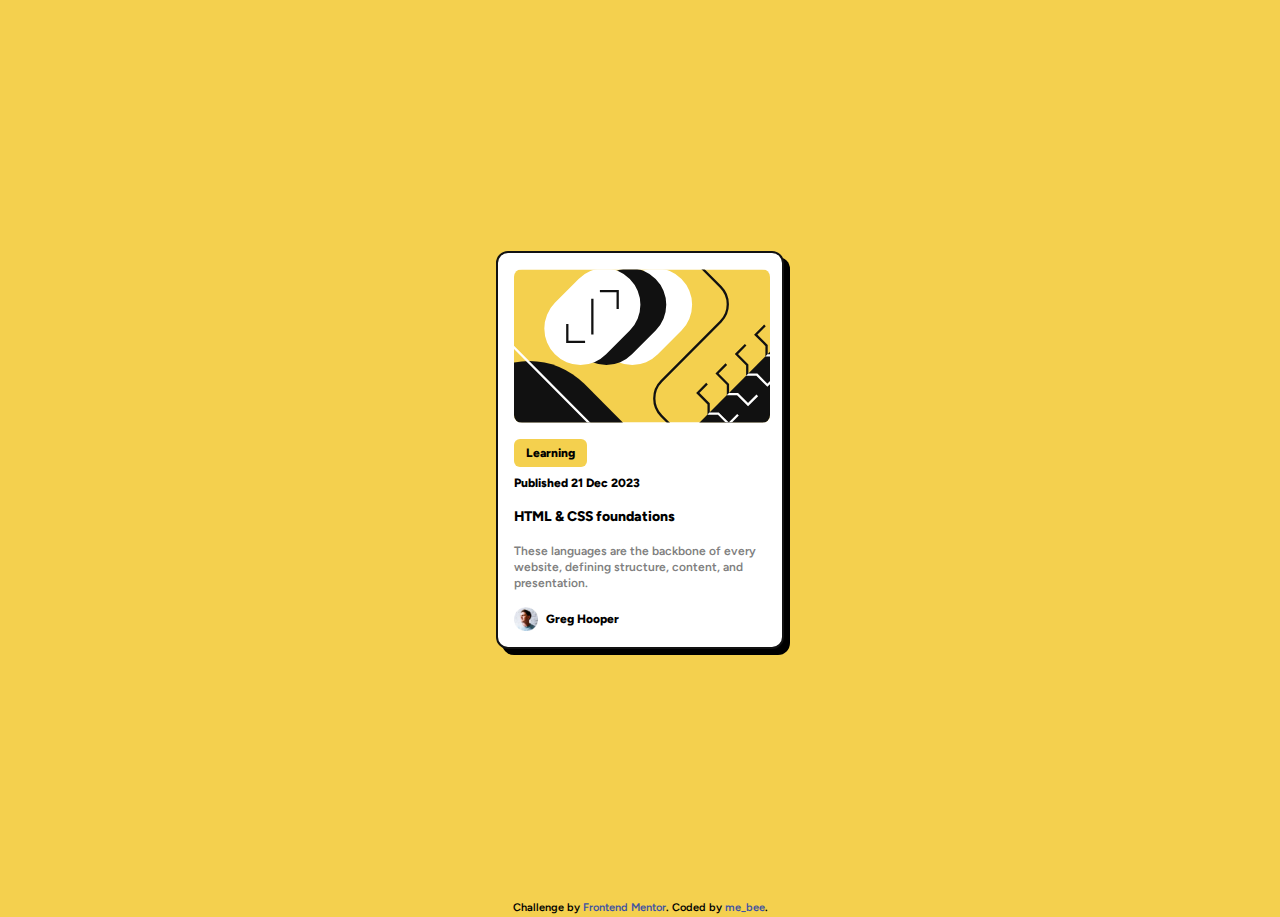
==== blog-preview-card-main/index.html @ c6a93f0f "blog preview card commits" ====
<!DOCTYPE html>
<html lang="en">
<head>
  <meta charset="UTF-8">
  <meta name="viewport" content="width=device-width, initial-scale=1.0"> <!-- displays site properly based on user's device -->

  <link rel="icon" type="image/png" sizes="32x32" href="./assets/images/favicon-32x32.png">
  <link href="./output.css" rel="stylesheet">
  <title>Frontend Mentor | Blog preview card</title>

  <!-- Feel free to remove these styles or customise in your own stylesheet 👍 -->
  <style>
    .attribution { font-size: 11px; text-align: center; }
    .attribution a { color: hsl(228, 45%, 44%); }
  </style>
</head>
<body class="bg-yellow w-screen h-screen font-custom">
  <main class="w-full h-full flex justify-center items-center">
    <div id="card" class="flex flex-col items-start rounded-xl border-2 
    shadow-custom border-black md:max-w-72 max-w-64 p-4
    bg-white space-y-4 ">
      <div class="md:w-64 md:h-42 h-44-1">
        <img class=" w-full h-full object-cover rounded-lg" src="./assets/images/illustration-article.svg" alt="">
      </div>
      
      <div class="flex flex-col space-y-2 items-start">
        <h2 class="font-custom bg-yellow rounded-md py-1.5 px-3 font-extrabold
        text-xs">
          Learning</h2>
        <h2 class="text-xs font-custom font-bold">Published 21 Dec 2023</h2>
      </div>
      <h1 id="title" class="cursor-pointer hover:text-yellow font-extrabold font-custom text-sm">HTML & CSS foundations</h1>
      <p class="text-grey text-xs">These languages are the backbone of every website, defining structure, content, and presentation.</p>
      <div class="flex items-center space-x-2">
        <img class="w-6 h-6" src="./assets/images/image-avatar.webp" alt="">
        <h3 class="text-xs font-custom font-extrabold">Greg Hooper</h3>
      </div>
    </div>
  </main>
  
  
  <footer>
    <div class="attribution">
      Challenge by <a href="https://www.frontendmentor.io?ref=challenge" target="_blank">Frontend Mentor</a>. 
      Coded by <a href="#">me_bee</a>.
    </div>
  </footer>
  <script>
    const card = document.getElementById('card');
    const title = document.getElementById('title');

title.addEventListener('click', function() {
  card.classList.remove('shadow-custom');
  card.classList.add('shadow-custom-hover');
});

title.addEventListener('mouseleave', function() {
  card.classList.remove('shadow-custom-hover');
  card.classList.add('shadow-custom');
});
  </script>
</body>
</html>
---- blog-preview-card-main/output.css ----
/*
! tailwindcss v3.4.1 | MIT License | https://tailwindcss.com
*/

/*
1. Prevent padding and border from affecting element width. (https://github.com/mozdevs/cssremedy/issues/4)
2. Allow adding a border to an element by just adding a border-width. (https://github.com/tailwindcss/tailwindcss/pull/116)
*/

*,
::before,
::after {
  box-sizing: border-box;
  /* 1 */
  border-width: 0;
  /* 2 */
  border-style: solid;
  /* 2 */
  border-color: #e5e7eb;
  /* 2 */
}

::before,
::after {
  --tw-content: '';
}

/*
1. Use a consistent sensible line-height in all browsers.
2. Prevent adjustments of font size after orientation changes in iOS.
3. Use a more readable tab size.
4. Use the user's configured `sans` font-family by default.
5. Use the user's configured `sans` font-feature-settings by default.
6. Use the user's configured `sans` font-variation-settings by default.
7. Disable tap highlights on iOS
*/

html,
:host {
  line-height: 1.5;
  /* 1 */
  -webkit-text-size-adjust: 100%;
  /* 2 */
  -moz-tab-size: 4;
  /* 3 */
  -o-tab-size: 4;
     tab-size: 4;
  /* 3 */
  font-family: ui-sans-serif, system-ui, sans-serif, "Apple Color Emoji", "Segoe UI Emoji", "Segoe UI Symbol", "Noto Color Emoji";
  /* 4 */
  font-feature-settings: normal;
  /* 5 */
  font-variation-settings: normal;
  /* 6 */
  -webkit-tap-highlight-color: transparent;
  /* 7 */
}

/*
1. Remove the margin in all browsers.
2. Inherit line-height from `html` so users can set them as a class directly on the `html` element.
*/

body {
  margin: 0;
  /* 1 */
  line-height: inherit;
  /* 2 */
}

/*
1. Add the correct height in Firefox.
2. Correct the inheritance of border color in Firefox. (https://bugzilla.mozilla.org/show_bug.cgi?id=190655)
3. Ensure horizontal rules are visible by default.
*/

hr {
  height: 0;
  /* 1 */
  color: inherit;
  /* 2 */
  border-top-width: 1px;
  /* 3 */
}

/*
Add the correct text decoration in Chrome, Edge, and Safari.
*/

abbr:where([title]) {
  -webkit-text-decoration: underline dotted;
          text-decoration: underline dotted;
}

/*
Remove the default font size and weight for headings.
*/

h1,
h2,
h3,
h4,
h5,
h6 {
  font-size: inherit;
  font-weight: inherit;
}

/*
Reset links to optimize for opt-in styling instead of opt-out.
*/

a {
  color: inherit;
  text-decoration: inherit;
}

/*
Add the correct font weight in Edge and Safari.
*/

b,
strong {
  font-weight: bolder;
}

/*
1. Use the user's configured `mono` font-family by default.
2. Use the user's configured `mono` font-feature-settings by default.
3. Use the user's configured `mono` font-variation-settings by default.
4. Correct the odd `em` font sizing in all browsers.
*/

code,
kbd,
samp,
pre {
  font-family: ui-monospace, SFMono-Regular, Menlo, Monaco, Consolas, "Liberation Mono", "Courier New", monospace;
  /* 1 */
  font-feature-settings: normal;
  /* 2 */
  font-variation-settings: normal;
  /* 3 */
  font-size: 1em;
  /* 4 */
}

/*
Add the correct font size in all browsers.
*/

small {
  font-size: 80%;
}

/*
Prevent `sub` and `sup` elements from affecting the line height in all browsers.
*/

sub,
sup {
  font-size: 75%;
  line-height: 0;
  position: relative;
  vertical-align: baseline;
}

sub {
  bottom: -0.25em;
}

sup {
  top: -0.5em;
}

/*
1. Remove text indentation from table contents in Chrome and Safari. (https://bugs.chromium.org/p/chromium/issues/detail?id=999088, https://bugs.webkit.org/show_bug.cgi?id=201297)
2. Correct table border color inheritance in all Chrome and Safari. (https://bugs.chromium.org/p/chromium/issues/detail?id=935729, https://bugs.webkit.org/show_bug.cgi?id=195016)
3. Remove gaps between table borders by default.
*/

table {
  text-indent: 0;
  /* 1 */
  border-color: inherit;
  /* 2 */
  border-collapse: collapse;
  /* 3 */
}

/*
1. Change the font styles in all browsers.
2. Remove the margin in Firefox and Safari.
3. Remove default padding in all browsers.
*/

button,
input,
optgroup,
select,
textarea {
  font-family: inherit;
  /* 1 */
  font-feature-settings: inherit;
  /* 1 */
  font-variation-settings: inherit;
  /* 1 */
  font-size: 100%;
  /* 1 */
  font-weight: inherit;
  /* 1 */
  line-height: inherit;
  /* 1 */
  color: inherit;
  /* 1 */
  margin: 0;
  /* 2 */
  padding: 0;
  /* 3 */
}

/*
Remove the inheritance of text transform in Edge and Firefox.
*/

button,
select {
  text-transform: none;
}

/*
1. Correct the inability to style clickable types in iOS and Safari.
2. Remove default button styles.
*/

button,
[type='button'],
[type='reset'],
[type='submit'] {
  -webkit-appearance: button;
  /* 1 */
  background-color: transparent;
  /* 2 */
  background-image: none;
  /* 2 */
}

/*
Use the modern Firefox focus style for all focusable elements.
*/

:-moz-focusring {
  outline: auto;
}

/*
Remove the additional `:invalid` styles in Firefox. (https://github.com/mozilla/gecko-dev/blob/2f9eacd9d3d995c937b4251a5557d95d494c9be1/layout/style/res/forms.css#L728-L737)
*/

:-moz-ui-invalid {
  box-shadow: none;
}

/*
Add the correct vertical alignment in Chrome and Firefox.
*/

progress {
  vertical-align: baseline;
}

/*
Correct the cursor style of increment and decrement buttons in Safari.
*/

::-webkit-inner-spin-button,
::-webkit-outer-spin-button {
  height: auto;
}

/*
1. Correct the odd appearance in Chrome and Safari.
2. Correct the outline style in Safari.
*/

[type='search'] {
  -webkit-appearance: textfield;
  /* 1 */
  outline-offset: -2px;
  /* 2 */
}

/*
Remove the inner padding in Chrome and Safari on macOS.
*/

::-webkit-search-decoration {
  -webkit-appearance: none;
}

/*
1. Correct the inability to style clickable types in iOS and Safari.
2. Change font properties to `inherit` in Safari.
*/

::-webkit-file-upload-button {
  -webkit-appearance: button;
  /* 1 */
  font: inherit;
  /* 2 */
}

/*
Add the correct display in Chrome and Safari.
*/

summary {
  display: list-item;
}

/*
Removes the default spacing and border for appropriate elements.
*/

blockquote,
dl,
dd,
h1,
h2,
h3,
h4,
h5,
h6,
hr,
figure,
p,
pre {
  margin: 0;
}

fieldset {
  margin: 0;
  padding: 0;
}

legend {
  padding: 0;
}

ol,
ul,
menu {
  list-style: none;
  margin: 0;
  padding: 0;
}

/*
Reset default styling for dialogs.
*/

dialog {
  padding: 0;
}

/*
Prevent resizing textareas horizontally by default.
*/

textarea {
  resize: vertical;
}

/*
1. Reset the default placeholder opacity in Firefox. (https://github.com/tailwindlabs/tailwindcss/issues/3300)
2. Set the default placeholder color to the user's configured gray 400 color.
*/

input::-moz-placeholder, textarea::-moz-placeholder {
  opacity: 1;
  /* 1 */
  color: #9ca3af;
  /* 2 */
}

input::placeholder,
textarea::placeholder {
  opacity: 1;
  /* 1 */
  color: #9ca3af;
  /* 2 */
}

/*
Set the default cursor for buttons.
*/

button,
[role="button"] {
  cursor: pointer;
}

/*
Make sure disabled buttons don't get the pointer cursor.
*/

:disabled {
  cursor: default;
}

/*
1. Make replaced elements `display: block` by default. (https://github.com/mozdevs/cssremedy/issues/14)
2. Add `vertical-align: middle` to align replaced elements more sensibly by default. (https://github.com/jensimmons/cssremedy/issues/14#issuecomment-634934210)
   This can trigger a poorly considered lint error in some tools but is included by design.
*/

img,
svg,
video,
canvas,
audio,
iframe,
embed,
object {
  display: block;
  /* 1 */
  vertical-align: middle;
  /* 2 */
}

/*
Constrain images and videos to the parent width and preserve their intrinsic aspect ratio. (https://github.com/mozdevs/cssremedy/issues/14)
*/

img,
video {
  max-width: 100%;
  height: auto;
}

/* Make elements with the HTML hidden attribute stay hidden by default */

[hidden] {
  display: none;
}

*, ::before, ::after {
  --tw-border-spacing-x: 0;
  --tw-border-spacing-y: 0;
  --tw-translate-x: 0;
  --tw-translate-y: 0;
  --tw-rotate: 0;
  --tw-skew-x: 0;
  --tw-skew-y: 0;
  --tw-scale-x: 1;
  --tw-scale-y: 1;
  --tw-pan-x:  ;
  --tw-pan-y:  ;
  --tw-pinch-zoom:  ;
  --tw-scroll-snap-strictness: proximity;
  --tw-gradient-from-position:  ;
  --tw-gradient-via-position:  ;
  --tw-gradient-to-position:  ;
  --tw-ordinal:  ;
  --tw-slashed-zero:  ;
  --tw-numeric-figure:  ;
  --tw-numeric-spacing:  ;
  --tw-numeric-fraction:  ;
  --tw-ring-inset:  ;
  --tw-ring-offset-width: 0px;
  --tw-ring-offset-color: #fff;
  --tw-ring-color: rgb(59 130 246 / 0.5);
  --tw-ring-offset-shadow: 0 0 #0000;
  --tw-ring-shadow: 0 0 #0000;
  --tw-shadow: 0 0 #0000;
  --tw-shadow-colored: 0 0 #0000;
  --tw-blur:  ;
  --tw-brightness:  ;
  --tw-contrast:  ;
  --tw-grayscale:  ;
  --tw-hue-rotate:  ;
  --tw-invert:  ;
  --tw-saturate:  ;
  --tw-sepia:  ;
  --tw-drop-shadow:  ;
  --tw-backdrop-blur:  ;
  --tw-backdrop-brightness:  ;
  --tw-backdrop-contrast:  ;
  --tw-backdrop-grayscale:  ;
  --tw-backdrop-hue-rotate:  ;
  --tw-backdrop-invert:  ;
  --tw-backdrop-opacity:  ;
  --tw-backdrop-saturate:  ;
  --tw-backdrop-sepia:  ;
}

::backdrop {
  --tw-border-spacing-x: 0;
  --tw-border-spacing-y: 0;
  --tw-translate-x: 0;
  --tw-translate-y: 0;
  --tw-rotate: 0;
  --tw-skew-x: 0;
  --tw-skew-y: 0;
  --tw-scale-x: 1;
  --tw-scale-y: 1;
  --tw-pan-x:  ;
  --tw-pan-y:  ;
  --tw-pinch-zoom:  ;
  --tw-scroll-snap-strictness: proximity;
  --tw-gradient-from-position:  ;
  --tw-gradient-via-position:  ;
  --tw-gradient-to-position:  ;
  --tw-ordinal:  ;
  --tw-slashed-zero:  ;
  --tw-numeric-figure:  ;
  --tw-numeric-spacing:  ;
  --tw-numeric-fraction:  ;
  --tw-ring-inset:  ;
  --tw-ring-offset-width: 0px;
  --tw-ring-offset-color: #fff;
  --tw-ring-color: rgb(59 130 246 / 0.5);
  --tw-ring-offset-shadow: 0 0 #0000;
  --tw-ring-shadow: 0 0 #0000;
  --tw-shadow: 0 0 #0000;
  --tw-shadow-colored: 0 0 #0000;
  --tw-blur:  ;
  --tw-brightness:  ;
  --tw-contrast:  ;
  --tw-grayscale:  ;
  --tw-hue-rotate:  ;
  --tw-invert:  ;
  --tw-saturate:  ;
  --tw-sepia:  ;
  --tw-drop-shadow:  ;
  --tw-backdrop-blur:  ;
  --tw-backdrop-brightness:  ;
  --tw-backdrop-contrast:  ;
  --tw-backdrop-grayscale:  ;
  --tw-backdrop-hue-rotate:  ;
  --tw-backdrop-invert:  ;
  --tw-backdrop-opacity:  ;
  --tw-backdrop-saturate:  ;
  --tw-backdrop-sepia:  ;
}

.flex {
  display: flex;
}

.h-6 {
  height: 1.5rem;
}

.h-full {
  height: 100%;
}

.h-screen {
  height: 100vh;
}

.w-6 {
  width: 1.5rem;
}

.w-full {
  width: 100%;
}

.w-screen {
  width: 100vw;
}

.max-w-64 {
  max-width: 16rem;
}

.cursor-pointer {
  cursor: pointer;
}

.flex-col {
  flex-direction: column;
}

.items-start {
  align-items: flex-start;
}

.items-center {
  align-items: center;
}

.justify-center {
  justify-content: center;
}

.space-x-2 > :not([hidden]) ~ :not([hidden]) {
  --tw-space-x-reverse: 0;
  margin-right: calc(0.5rem * var(--tw-space-x-reverse));
  margin-left: calc(0.5rem * calc(1 - var(--tw-space-x-reverse)));
}

.space-y-2 > :not([hidden]) ~ :not([hidden]) {
  --tw-space-y-reverse: 0;
  margin-top: calc(0.5rem * calc(1 - var(--tw-space-y-reverse)));
  margin-bottom: calc(0.5rem * var(--tw-space-y-reverse));
}

.space-y-4 > :not([hidden]) ~ :not([hidden]) {
  --tw-space-y-reverse: 0;
  margin-top: calc(1rem * calc(1 - var(--tw-space-y-reverse)));
  margin-bottom: calc(1rem * var(--tw-space-y-reverse));
}

.rounded-lg {
  border-radius: 0.5rem;
}

.rounded-md {
  border-radius: 0.375rem;
}

.rounded-xl {
  border-radius: 0.75rem;
}

.border-2 {
  border-width: 2px;
}

.border-black {
  --tw-border-opacity: 1;
  border-color: hsl(0 0% 7% / var(--tw-border-opacity));
}

.bg-white {
  --tw-bg-opacity: 1;
  background-color: hsl(0 0% 100% / var(--tw-bg-opacity));
}

.bg-yellow {
  --tw-bg-opacity: 1;
  background-color: hsl(47 88% 63% / var(--tw-bg-opacity));
}

.object-cover {
  -o-object-fit: cover;
     object-fit: cover;
}

.p-4 {
  padding: 1rem;
}

.px-3 {
  padding-left: 0.75rem;
  padding-right: 0.75rem;
}

.py-1 {
  padding-top: 0.25rem;
  padding-bottom: 0.25rem;
}

.py-1\.5 {
  padding-top: 0.375rem;
  padding-bottom: 0.375rem;
}

.font-custom {
  font-family: Figtree, sans-serif;
}

.text-sm {
  font-size: 0.875rem;
  line-height: 1.25rem;
}

.text-xs {
  font-size: 0.75rem;
  line-height: 1rem;
}

.font-bold {
  font-weight: 700;
}

.font-extrabold {
  font-weight: 800;
}

.text-grey {
  --tw-text-opacity: 1;
  color: hsl(0 0% 50% / var(--tw-text-opacity));
}

.shadow-custom {
  --tw-shadow: 6px 6px rgba(0, 0, 0, 1);
  --tw-shadow-colored: 6px 6px var(--tw-shadow-color);
  box-shadow: var(--tw-ring-offset-shadow, 0 0 #0000), var(--tw-ring-shadow, 0 0 #0000), var(--tw-shadow);
}

.shadow-custom-hover {
  --tw-shadow: 12px 12px rgba(0, 0, 0, 1);
  --tw-shadow-colored: 12px 12px var(--tw-shadow-color);
  box-shadow: var(--tw-ring-offset-shadow, 0 0 #0000), var(--tw-ring-shadow, 0 0 #0000), var(--tw-shadow);
}

@font-face {
  font-family: "Figtree";

  src: url(./assets/fonts/static/Figtree-SemiBold.ttf);

  font-weight: 600;
}

@font-face {
  font-family: "Figtree";

  src: url(./assets/fonts/static/Figtree-ExtraBold.ttf);

  font-weight: 800;
}

.hover\:text-yellow:hover {
  --tw-text-opacity: 1;
  color: hsl(47 88% 63% / var(--tw-text-opacity));
}

@media (min-width: 768px) {
  .md\:w-64 {
    width: 16rem;
  }

  .md\:max-w-72 {
    max-width: 18rem;
  }
}
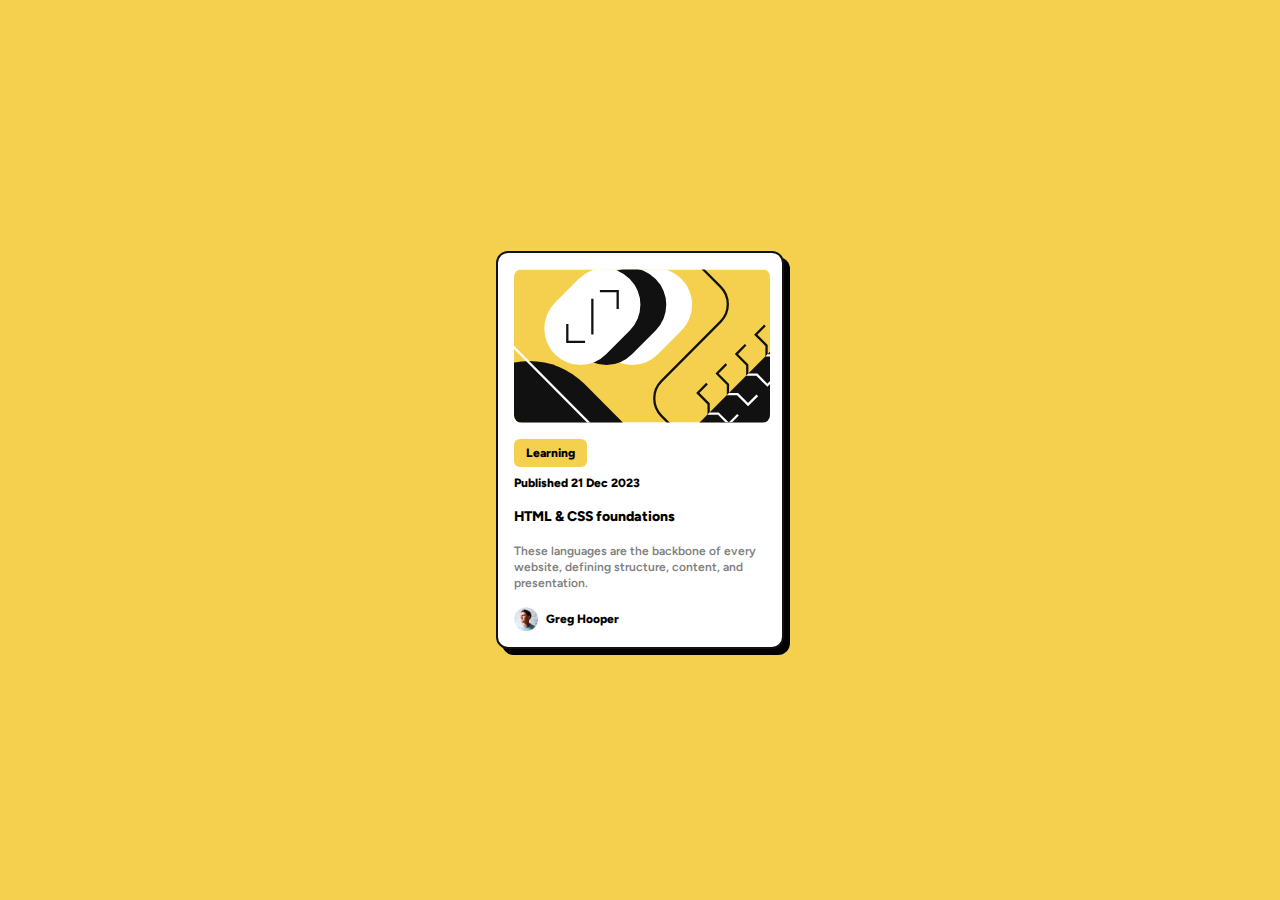
==== commit 7948a9fd: "blog review card improve accessibility in html" ====
--- a/blog-preview-card-main/index.html
+++ b/blog-preview-card-main/index.html
@@ -33,18 +33,11 @@
       <p class="text-grey text-xs">These languages are the backbone of every website, defining structure, content, and presentation.</p>
       <div class="flex items-center space-x-2">
         <img class="w-6 h-6" src="./assets/images/image-avatar.webp" alt="">
-        <h3 class="text-xs font-custom font-extrabold">Greg Hooper</h3>
+        <h2 class="text-xs font-custom font-extrabold">Greg Hooper</h2>
       </div>
     </div>
   </main>
-  
-  
-  <footer>
-    <div class="attribution">
-      Challenge by <a href="https://www.frontendmentor.io?ref=challenge" target="_blank">Frontend Mentor</a>. 
-      Coded by <a href="#">me_bee</a>.
-    </div>
-  </footer>
+
   <script>
     const card = document.getElementById('card');
     const title = document.getElementById('title');
